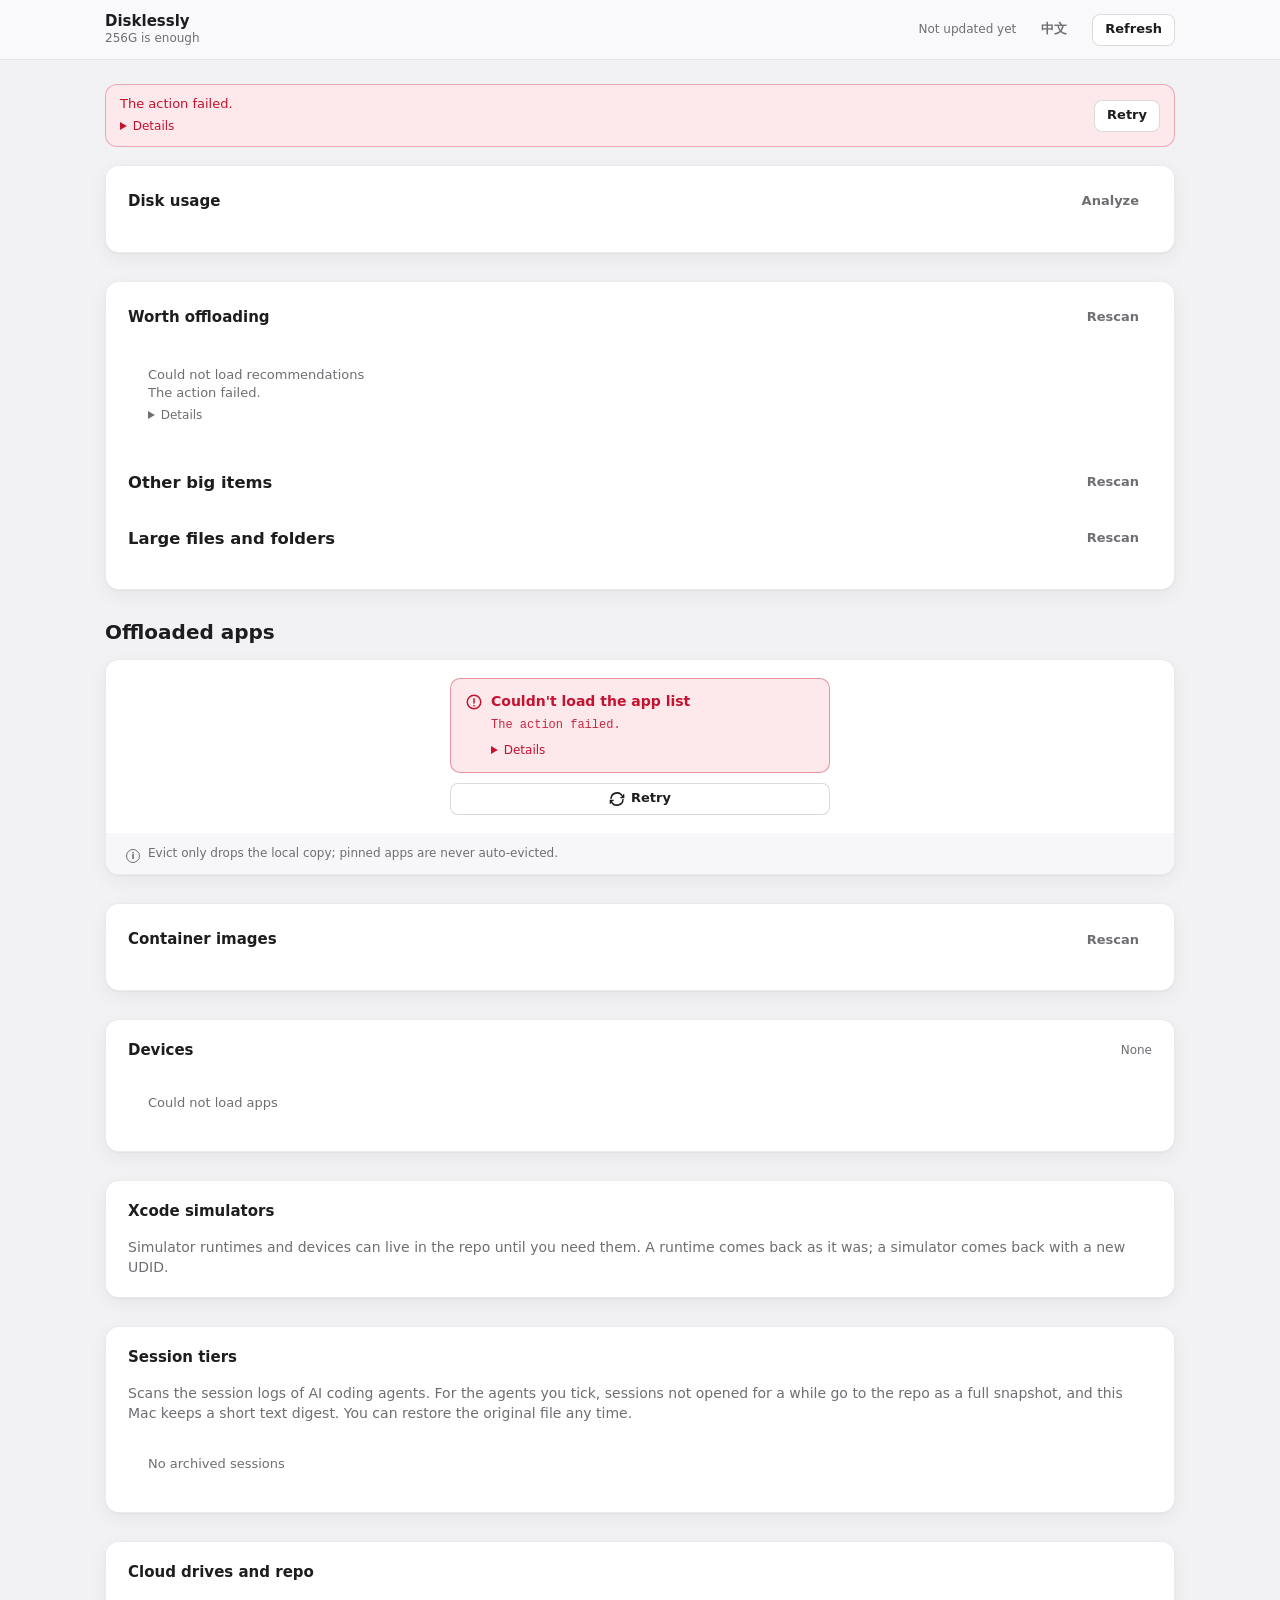
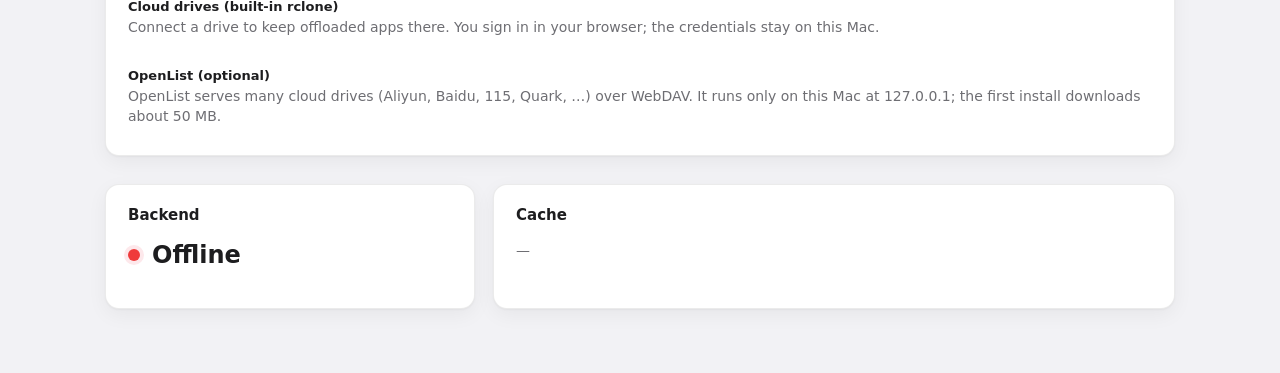
==== Sources/disklessly/web/index.html @ 6cbbf1e3 "Let login items and helper apps be offloaded; reorder the dashboard Login items and menu bar agents " ====
<!doctype html>
<html>
<head>
<meta charset="utf-8">
<meta name="viewport" content="width=device-width,initial-scale=1">
<meta name="color-scheme" content="light dark">
<title>Disklessly</title>
<script>
// Runs before the first paint so theme and language order never flash.
// Theme follows prefers-color-scheme; ?theme=light|dark pins it (screenshots, debugging).
// One language at a time: ?lang= wins, then the choice saved by the top-bar switch (a cookie,
// since the loopback port can change between launches), then the system language.
(function () {
  var root = document.documentElement;
  var params = new URLSearchParams(location.search);
  var theme = params.get("theme");
  var lang = params.get("lang");
  if (theme === "light" || theme === "dark") root.setAttribute("data-theme", theme);
  if (lang !== "en" && lang !== "zh") {
    var saved = (document.cookie.match(/(?:^|; )disklessly_lang=(en|zh)/) || [])[1];
    lang = saved || ((navigator.language || "").toLowerCase().indexOf("zh") === 0 ? "zh" : "en");
  }
  root.setAttribute("data-lang", lang);
  root.lang = lang === "zh" ? "zh-Hans" : "en";
})();
</script>
<link rel="stylesheet" href="style.css">
</head>
<body>
<a class="skip" id="skip" href="#apps" data-t="skip"></a>
<header class="topbar">
  <div class="topbar-inner">
    <div class="brand">
      <div>
        <h1>Disklessly</h1>
        <p class="sub" data-t="subtitle"></p>
      </div>
    </div>
    <div class="top-actions">
      <span id="updated" class="updated"></span>
      <button id="lang-toggle" type="button" class="btn quiet lang-toggle"></button>
      <button id="refresh" type="button" class="btn outline"><span data-t="refresh"></span></button>
    </div>
  </div>
</header>
<div class="page">
  <div id="banner" class="banner" role="alert" hidden>
    <div id="banner-text" class="banner-text"></div>
    <button id="retry" type="button" class="btn outline"><span data-t="retry"></span></button>
  </div>
  <section id="expired" class="card expired" hidden aria-labelledby="expired-title">
    <h2 id="expired-title" data-t="expiredTitle"></h2>
    <p data-t="expiredBody"></p>
    <pre class="command"><code>disklessly ui</code></pre>
  </section>
  <main id="content">
    <section id="onboarding" class="card hero" hidden aria-labelledby="onboarding-title">
      <h2 id="onboarding-title" data-t="heroTitle"></h2>
      <p class="muted" data-t="heroBody"></p>
      <ol class="steps">
        <li>
          <strong data-t="heroStep1"></strong>
          <span id="hero-repo" class="muted"></span>
          <pre class="command"><code>disklessly init --root /Volumes/apps/Disklessly</code></pre>
        </li>
        <li>
          <strong data-t="heroStep2"></strong>
          <span class="muted" data-t="heroStep2Body"></span>
          <a href="#recommend-section" class="link" data-t="heroStep2Link"></a>
        </li>
        <li>
          <strong data-t="heroStep3"></strong>
          <span class="muted" data-t="heroStep3Body"></span>
          <pre class="command"><code>disklessly pack "/Applications/Example.app"</code></pre>
        </li>
      </ol>
    </section>
    <section class="card" id="usage-section" aria-labelledby="usage-title">
      <div class="card-head">
        <h2 id="usage-title" data-t="usage"></h2>
        <p class="scan-line">
          <span id="usage-scanned" class="muted"></span>
          <button id="usage-scan" type="button" class="btn quiet"><span data-t="usageScan"></span></button>
        </p>
      </div>
      <p id="usage-summary" class="muted"></p>
      <nav id="usage-crumbs" class="usage-crumbs" aria-label="path" hidden></nav>
      <div id="usage-chart" class="usage-chart" hidden></div>
      <p id="usage-tip" class="usage-tip muted" aria-live="polite" hidden></p>
      <ul id="usage-legend" class="usage-legend" hidden></ul>
      <div id="usage-clean" class="usage-clean" hidden></div>
      <p id="usage-caches" class="usage-caches muted" hidden>
        <span id="usage-caches-text"></span>
        <button id="usage-caches-clear" type="button" class="btn quiet" hidden><span data-t="cachesClear"></span></button>
      </p>
      <div id="usage-tips" class="usage-tips" hidden></div>
    </section>
    <section class="card" id="recommend-section" aria-labelledby="recommend-title">
      <div class="card-head">
        <h2 id="recommend-title" data-t="recommend"></h2>
        <p class="scan-line">
          <span id="recommend-scanned" class="muted"></span>
          <button id="rescan" type="button" class="btn quiet"><span data-t="rescan"></span></button>
        </p>
      </div>
      <p id="recommend-total" class="total" hidden></p>
      <p id="recommend-summary" class="muted"></p>
      <div id="recommend-list" class="rec-list" aria-busy="true"></div>
      <h3 id="recommend-warn-title" class="warn-title" hidden data-t="recommendWarn"></h3>
      <ul id="recommend-warnings" class="plain-list"></ul>
      <p id="recommend-leftovers" class="muted" hidden></p>
      <ul id="recommend-leftover-paths" class="plain-list" hidden></ul>
      <div class="card-head files-head">
        <h3 id="big-title" data-t="bigTitle"></h3>
        <p class="scan-line">
          <span id="big-scanned" class="muted"></span>
          <button id="big-scan" type="button" class="btn quiet"><span data-t="rescan"></span></button>
        </p>
      </div>
      <p id="big-summary" class="muted"></p>
      <div id="big-list" class="rec-list"></div>
      <div class="card-head files-head">
        <h3 id="files-title" data-t="filesTitle"></h3>
        <p class="scan-line">
          <span id="files-scanned" class="muted"></span>
          <button id="files-scan" type="button" class="btn quiet"><span data-t="rescan"></span></button>
        </p>
      </div>
      <p id="files-summary" class="muted"></p>
      <div id="files-list" class="rec-list"></div>
    </section>
    <section id="apps" class="section" aria-labelledby="apps-title">
      <div class="section-head">
        <h2 id="apps-title" data-t="apps"></h2>
        <p id="apps-summary" class="section-summary"></p>
      </div>
      <div class="card table-card">
        <div class="list-tools" id="list-tools" hidden>
          <label class="field grow">
            <span data-t="search"></span>
            <input id="search" type="search" autocomplete="off" spellcheck="false">
          </label>
          <label class="field">
            <span data-t="sortBy"></span>
            <select id="sort">
              <option value="name" data-tp="sortName"></option>
              <option value="size" data-tp="sortSize"></option>
              <option value="lastUsed" data-tp="sortLastUsed"></option>
            </select>
          </label>
          <label class="field">
            <span data-t="filterBy"></span>
            <select id="filter">
              <option value="all" data-tp="filterAll"></option>
              <option value="cached" data-tp="filterCached"></option>
              <option value="remote" data-tp="filterRemote"></option>
              <option value="pinned" data-tp="filterPinned"></option>
            </select>
          </label>
          <button id="icon-backfill" type="button" class="btn quiet"><span data-t="backfillIcons"></span></button>
        </div>
        <div class="table-head" id="table-head" hidden aria-hidden="true">
          <span data-t="colApp"></span>
          <span data-t="colStatus"></span>
          <span data-t="colCache"></span>
          <span class="right" data-t="colActions"></span>
        </div>
        <div id="app-list" class="app-list" aria-busy="true"></div>
        <p class="table-foot"><span class="foot-icon" aria-hidden="true">i</span><span data-t="evictNote"></span></p>
      </div>
    </section>
    <section class="card" id="ctr-section" aria-labelledby="ctr-title">
      <div class="card-head">
        <h2 id="ctr-title" data-t="ctrTitle"></h2>
        <p class="scan-line">
          <button id="ctr-scan" type="button" class="btn quiet"><span data-t="rescan"></span></button>
        </p>
      </div>
      <p id="ctr-summary" class="muted"></p>
      <div id="ctr-list" class="rec-list"></div>
    </section>
    <section class="card" id="devices-section" aria-labelledby="devices-title">
      <div class="card-head"><h2 id="devices-title" data-t="devices"></h2><span id="devices-count" class="count"></span></div>
      <p id="devices-summary" class="muted"></p>
      <ul id="devices" class="plain-list"></ul>
    </section>
    <section class="card" id="dev-section" aria-labelledby="dev-title">
      <div class="card-head"><h2 id="dev-title" data-t="dev"></h2></div>
      <p class="muted" data-t="devIntro"></p>
      <div id="dev-list" class="rec-list" aria-busy="true"></div>
    </section>
    <section class="card" id="sessions-section" aria-labelledby="sessions-title">
      <div class="card-head">
        <h2 id="sessions-title" data-t="sessionTiers"></h2>
        <p id="sessions-summary" class="section-summary"></p>
      </div>
      <p class="muted" data-t="sessionIntro"></p>
      <div id="sessions-plan" class="session-plan" aria-busy="true"></div>
      <ul id="sessions" class="session-list"></ul>
    </section>
    <section class="card" id="cloud-section" aria-labelledby="cloud-title">
      <div class="card-head">
        <h2 id="cloud-title" data-t="cloudTitle"></h2>
        <p id="cloud-summary" class="section-summary"></p>
      </div>
      <p id="cloud-repo" class="muted"></p>
      <p id="cloud-task" class="cloud-task" hidden></p>
      <h3 class="cloud-sub" data-t="cloudDrives"></h3>
      <p class="muted" data-t="cloudDrivesNote"></p>
      <ul id="cloud-remotes" class="cloud-list"></ul>
      <div id="cloud-connect" class="cloud-actions"></div>
      <h3 class="cloud-sub" data-t="openlistTitle"></h3>
      <p class="muted" data-t="openlistNote"></p>
      <div id="cloud-openlist" class="cloud-openlist"></div>
    </section>
    <div class="grid">
      <article class="card backend-card" id="backend-card" data-level="unknown" aria-labelledby="backend-title">
        <div class="card-head">
          <h2 id="backend-title" data-t="backend"></h2>
          <span id="backend-pill" class="pill-slot"></span>
        </div>
        <div id="backend-body" aria-busy="true">
          <div class="sk-line wide"></div>
          <div class="sk-line"></div>
          <div class="sk-line short"></div>
        </div>
      </article>
      <article class="card cache-card" id="cache-card" data-level="ok" aria-labelledby="cache-title">
        <div class="card-head">
          <h2 id="cache-title" data-t="cache"></h2>
          <span id="cache-pill" class="pill-slot"></span>
        </div>
        <div id="cache-body" aria-busy="true">
          <div class="sk-line wide tall"></div>
          <div class="sk-line"></div>
          <div class="sk-line short"></div>
        </div>
      </article>
    </div>
    <section class="card" id="license-section" hidden aria-labelledby="license-title">
      <div class="card-head">
        <h2 id="license-title" data-t="license"></h2>
        <p id="license-summary" class="section-summary"></p>
      </div>
      <p id="license-detail" class="muted"></p>
      <form id="license-form" class="license-form" autocomplete="off">
        <label class="field grow">
          <span data-t="licenseCode"></span>
          <input id="license-code" type="text" spellcheck="false" autocapitalize="off" autocomplete="off" placeholder="DSL1.…">
        </label>
        <button id="license-activate" type="submit" class="btn primary"><span data-t="licenseActivate"></span></button>
        <button id="license-remove" type="button" class="btn quiet" hidden><span data-t="licenseRemove"></span></button>
      </form>
    </section>
  </main>
</div>
<div id="toasts" class="toasts" role="status" aria-live="polite" aria-atomic="false"></div>
<dialog id="confirm" class="confirm" aria-labelledby="confirm-title" aria-describedby="confirm-body">
  <form method="dialog">
    <h2 id="confirm-title"></h2>
    <p id="confirm-body"></p>
    <div class="dialog-actions">
      <button id="confirm-cancel" type="submit" value="cancel" class="btn outline"><span data-t="cancel"></span></button>
      <button id="confirm-ok" type="submit" value="ok" class="btn danger"></button>
    </div>
  </form>
</dialog>
<script type="module" src="app.js"></script>
</body>
</html>
---- Sources/disklessly/web/style.css ----
/* Disklessly dashboard. Light and dark follow prefers-color-scheme; ?theme= pins one. */
:root {
  color-scheme: light;
  --bg: #f2f2f5;
  --topbar: rgba(250, 250, 252, 0.92);
  --card: #ffffff;
  --card-2: #f7f7f9;
  --text: #1d1d1f;
  --muted: #6e6e73;
  --faint: #8e8e93;
  --line: rgba(0, 0, 0, 0.08);
  --line-strong: rgba(0, 0, 0, 0.14);
  --accent: #0a6cdf;
  --accent-ink: #ffffff;
  --accent-bg: #e6f0fd;
  --green: #1a7f37;
  --green-bg: #e3f5e8;
  --green-dot: #34c759;
  --amber: #8a5300;
  --amber-bg: #fdf0d8;
  --amber-bar: #f0a020;
  --amber-zone: #f5e3c8;
  --red: #c4122f;
  --red-bg: #fde8eb;
  --red-bar: #ef3b3b;
  --red-zone: #f5d3d6;
  --grey-pill: #ececf0;
  --grey-ink: #4a4a50;
  --track: #e8e8ed;
  --marker: #2c2c30;
  --focus: #0a6cdf;
  --shadow: 0 1px 2px rgba(0, 0, 0, 0.04), 0 6px 20px rgba(0, 0, 0, 0.05);
  --radius: 14px;
  --mono: ui-monospace, "SF Mono", SFMono-Regular, Menlo, Consolas, monospace;
}
:root[data-theme="dark"] {
  color-scheme: dark;
  --bg: #161618;
  --topbar: rgba(28, 28, 30, 0.92);
  --card: #242426;
  --card-2: #2c2c2f;
  --text: #f2f2f7;
  --muted: #a1a1a8;
  --faint: #8a8a91;
  --line: rgba(255, 255, 255, 0.09);
  --line-strong: rgba(255, 255, 255, 0.16);
  --accent: #4ea1ff;
  --accent-ink: #04203f;
  --accent-bg: rgba(78, 161, 255, 0.16);
  --green: #6be08a;
  --green-bg: rgba(52, 199, 89, 0.16);
  --green-dot: #34c759;
  --amber: #ffcf7a;
  --amber-bg: rgba(240, 160, 32, 0.18);
  --amber-bar: #f0a020;
  --amber-zone: rgba(240, 160, 32, 0.24);
  --red: #ff8b98;
  --red-bg: rgba(255, 69, 88, 0.16);
  --red-bar: #ff4f5e;
  --red-zone: rgba(255, 69, 88, 0.24);
  --grey-pill: #343438;
  --grey-ink: #d0d0d6;
  --track: #38383c;
  --marker: #f2f2f7;
  --focus: #6cb2ff;
  --shadow: 0 1px 2px rgba(0, 0, 0, 0.3), 0 8px 24px rgba(0, 0, 0, 0.3);
}
@media (prefers-color-scheme: dark) {
  :root:not([data-theme="light"]) {
    color-scheme: dark;
    --bg: #161618;
    --topbar: rgba(28, 28, 30, 0.92);
    --card: #242426;
    --card-2: #2c2c2f;
    --text: #f2f2f7;
    --muted: #a1a1a8;
    --faint: #8a8a91;
    --line: rgba(255, 255, 255, 0.09);
    --line-strong: rgba(255, 255, 255, 0.16);
    --accent: #4ea1ff;
    --accent-ink: #04203f;
    --accent-bg: rgba(78, 161, 255, 0.16);
    --green: #6be08a;
    --green-bg: rgba(52, 199, 89, 0.16);
    --green-dot: #34c759;
    --amber: #ffcf7a;
    --amber-bg: rgba(240, 160, 32, 0.18);
    --amber-bar: #f0a020;
    --amber-zone: rgba(240, 160, 32, 0.24);
    --red: #ff8b98;
    --red-bg: rgba(255, 69, 88, 0.16);
    --red-bar: #ff4f5e;
    --red-zone: rgba(255, 69, 88, 0.24);
    --grey-pill: #343438;
    --grey-ink: #d0d0d6;
    --track: #38383c;
    --marker: #f2f2f7;
    --focus: #6cb2ff;
    --shadow: 0 1px 2px rgba(0, 0, 0, 0.3), 0 8px 24px rgba(0, 0, 0, 0.3);
  }
}

* { box-sizing: border-box; }
html { -webkit-text-size-adjust: 100%; }
body {
  margin: 0;
  background: var(--bg);
  color: var(--text);
  font: 14px/1.45 -apple-system, BlinkMacSystemFont, "SF Pro Text", "PingFang SC", "Hiragino Sans GB", "Helvetica Neue", system-ui, sans-serif;
  -webkit-font-smoothing: antialiased;
}
[hidden] { display: none !important; }
h1, h2, h3, p { margin: 0; }
button, input, select { font: inherit; color: inherit; }
:focus-visible { outline: 2px solid var(--focus); outline-offset: 2px; border-radius: 6px; }
.mono { font-family: var(--mono); font-size: 13px; }
.muted { color: var(--muted); }
.small { font-size: 12px; }
.skip { position: absolute; left: -9999px; top: 8px; z-index: 50; background: var(--card); padding: 8px 12px; border-radius: 8px; }
.skip:focus { left: 12px; }

/* Bilingual runs: primary text, the other language smaller and grey. */
.bi-s { color: var(--faint); font-size: 0.86em; font-weight: 400; }
.pill .bi-s, .btn .bi-s { color: inherit; opacity: 0.85; font-size: 1em; font-weight: inherit; }

/* ---- header ---- */
.topbar {
  position: sticky;
  top: 0;
  z-index: 10;
  background: var(--topbar);
  backdrop-filter: saturate(1.6) blur(16px);
  -webkit-backdrop-filter: saturate(1.6) blur(16px);
  border-bottom: 1px solid var(--line);
}
.topbar-inner {
  max-width: 1102px;
  margin: 0 auto;
  padding: 12px 16px;
  display: flex;
  align-items: center;
  justify-content: space-between;
  gap: 16px;
}
.brand { display: flex; align-items: center; gap: 10px; min-width: 0; }
.brand h1 { font-size: 15px; font-weight: 650; line-height: 1.2; }
.brand .sub { font-size: 12px; color: var(--muted); }
.brand .sub .bi-s { font-size: 1em; }
.top-actions { display: flex; align-items: center; gap: 12px; }
.updated { font-size: 12px; color: var(--muted); white-space: nowrap; }
.updated .bi-s::before { content: "· "; }

.page { max-width: 1102px; margin: 0 auto; padding: 24px 16px 64px; }
main { display: grid; grid-template-columns: minmax(0, 1fr); gap: 28px; }
main > *, .grid > * { min-width: 0; }

/* ---- cards ---- */
.card {
  background: var(--card);
  border-radius: var(--radius);
  box-shadow: var(--shadow);
  padding: 20px 22px;
  border: 1px solid var(--line);
}
.card-head {
  display: flex;
  align-items: center;
  justify-content: space-between;
  gap: 12px;
  margin-bottom: 14px;
  flex-wrap: wrap;
}
.card-head h2, .section-head h2 { font-size: 15px; font-weight: 650; }
.card-head h2 .bi-s { font-size: 12px; }
.grid { display: grid; grid-template-columns: minmax(0, 370px) minmax(0, 1fr); gap: 18px; align-items: stretch; }

/* ---- pills ---- */
.pill {
  display: inline-flex;
  align-items: center;
  gap: 5px;
  padding: 3px 10px;
  border-radius: 999px;
  font-size: 12px;
  font-weight: 600;
  line-height: 1.4;
  white-space: nowrap;
  background: var(--grey-pill);
  color: var(--grey-ink);
}
.pill.blue { background: var(--accent-bg); color: var(--accent); }
.pill.green { background: var(--green-bg); color: var(--green); }
.pill.amber { background: var(--amber-bg); color: var(--amber); }
.pill.red { background: var(--red-bg); color: var(--red); }
.pill .glyph { width: 12px; height: 12px; }
.pill-dot { width: 6px; height: 6px; border-radius: 50%; background: currentColor; }
.pill-slot { display: inline-flex; }

/* ---- backend ---- */
.health-line { display: flex; align-items: flex-start; gap: 12px; margin: 4px 0 16px; }
.health-line .dot {
  width: 12px;
  height: 12px;
  border-radius: 50%;
  margin-top: 9px;
  background: var(--green-dot);
  box-shadow: 0 0 0 4px var(--green-bg);
  flex: none;
}
.backend-card[data-level="degraded"] .dot { background: var(--amber-bar); box-shadow: 0 0 0 4px var(--amber-bg); }
.backend-card[data-level="offline"] .dot { background: var(--red-bar); box-shadow: 0 0 0 4px var(--red-bg); }
.backend-card[data-level="unknown"] .dot { background: var(--faint); box-shadow: none; }
.health-title { display: block; font-size: 24px; font-weight: 700; line-height: 1.3; }
.health-sub { display: block; font-size: 12px; color: var(--muted); }
.kv { margin: 0 0 10px; display: grid; gap: 6px; }
.kv > div { display: flex; justify-content: space-between; gap: 12px; align-items: baseline; }
.kv dt { color: var(--muted); font-size: 13px; }
.kv dt .bi-s { color: var(--muted); }
.kv dd { margin: 0; text-align: right; min-width: 0; overflow: hidden; text-overflow: ellipsis; white-space: nowrap; font-size: 13px; }
.list-label { font-size: 12px; color: var(--muted); margin: 14px 0 4px; }
.list-label .bi-s { color: var(--muted); }
.endpoints { list-style: none; margin: 0; padding: 0; }
.endpoint {
  display: flex;
  justify-content: space-between;
  align-items: center;
  gap: 10px;
  padding: 9px 0;
  border-top: 1px solid var(--line);
  min-height: 40px;
}
.endpoint-name { display: flex; flex-direction: column; min-width: 0; }
.endpoint-name .mono { overflow: hidden; text-overflow: ellipsis; white-space: nowrap; }
.endpoint.is-active .endpoint-name .mono { font-weight: 700; }
.endpoint-place { font-size: 11px; color: var(--faint); overflow: hidden; text-overflow: ellipsis; white-space: nowrap; }
.endpoint-state { font-size: 12px; color: var(--muted); white-space: nowrap; }
.endpoint-state .bi-s { color: var(--muted); font-size: 1em; }
details.raw { margin: -8px 0 12px; font-size: 12px; color: var(--muted); }
details.raw summary { cursor: pointer; width: fit-content; }
details.raw code { display: block; margin-top: 6px; padding: 8px 10px; background: var(--card-2); border-radius: 8px; font: 12px/1.4 var(--mono); white-space: pre-wrap; word-break: break-word; }

/* ---- cache ---- */
.hero-line { display: flex; align-items: baseline; flex-wrap: wrap; gap: 4px 10px; margin-bottom: 18px; }
.hero-num { display: inline-flex; align-items: baseline; gap: 6px; }
.hero-value { font-size: 52px; font-weight: 700; letter-spacing: -1.5px; line-height: 1; font-variant-numeric: tabular-nums; }
.hero-unit { font-size: 22px; font-weight: 500; }
.hero-rest { color: var(--muted); font-size: 14px; }
.hero-rest .bi-s { color: var(--muted); font-size: 1em; }
.meter { position: relative; padding-top: 34px; }
.meter:not(:has(.floor-label)) { padding-top: 0; }
.track { position: relative; height: 12px; border-radius: 999px; background: var(--track); overflow: visible; }
.track .zone { position: absolute; top: 0; bottom: 0; }
.track .zone.near { left: 80%; width: 15%; background: var(--amber-zone); }
.track .zone.critical { left: 95%; right: 0; background: var(--red-zone); border-radius: 0 999px 999px 0; }
.track .fill { position: absolute; left: 0; top: 0; bottom: 0; border-radius: 999px; background: var(--accent); min-width: 6px; }
.track .fill.empty { min-width: 0; width: 0 !important; }
.track .fill.warn { background: var(--amber-bar); }
.track .fill.hot { background: var(--red-bar); }
.floor-marker { position: absolute; top: -6px; bottom: -6px; width: 2px; margin-left: -1px; background: var(--marker); border-radius: 2px; }
.floor-label {
  position: absolute;
  top: 0;
  transform: translateX(-50%);
  font-size: 11px;
  line-height: 1.3;
  text-align: center;
  white-space: nowrap;
  color: var(--muted);
  display: flex;
  flex-direction: column;
}
.floor-label .bi-s { color: var(--muted); }
.floor-label strong { color: var(--text); font-size: 12px; }
.floor-label.align-end { transform: translateX(calc(-100% + 1px)); text-align: right; }
.floor-label.align-start { transform: translateX(-1px); text-align: left; }
.ticks { display: flex; justify-content: space-between; margin-top: 8px; font-size: 11px; color: var(--muted); font-variant-numeric: tabular-nums; }
.legend { list-style: none; margin: 12px 0 0; padding: 0; display: flex; flex-wrap: wrap; gap: 6px 18px; font-size: 12px; color: var(--muted); }
.legend .bi-s { color: var(--muted); font-size: 1em; }
.legend li { display: inline-flex; align-items: center; gap: 6px; }
.swatch { width: 9px; height: 9px; border-radius: 2px; display: inline-block; background: var(--accent); }
.swatch.warn { background: var(--amber-bar); }
.swatch.hot { background: var(--red-bar); }
.near-note { margin-top: 12px; display: flex; gap: 6px; align-items: center; font-size: 12px; padding: 8px 10px; border-radius: 8px; background: var(--amber-bg); color: var(--amber); }
.near-note.hot { background: var(--red-bg); color: var(--red); }
.near-note .bi-s { color: inherit; opacity: 0.85; }
.stats { display: grid; grid-template-columns: repeat(3, minmax(0, 1fr)); gap: 12px; margin: 18px 0 0; padding-top: 16px; border-top: 1px solid var(--line); }
.stats > div { display: flex; flex-direction: column; min-width: 0; }
.stats > div > dd { order: -1; }
.stats dt { font-size: 12px; color: var(--muted); }
.stats dt .bi-s { color: var(--muted); font-size: 1em; }
.stats dd { margin: 0; }
.stat-value { font-size: 20px; font-weight: 650; font-variant-numeric: tabular-nums; }
.stat-value .bi-s { font-size: 13px; }
.stat-extra { font-size: 11px; color: var(--faint); margin: 2px 0 0; }

/* ---- apps table ---- */
.section-head { display: flex; align-items: baseline; justify-content: space-between; gap: 12px; margin-bottom: 12px; flex-wrap: wrap; }
.section-head h2 { font-size: 20px; font-weight: 700; }
.section-head h2 .bi-s { font-size: 17px; }
.section-summary { font-size: 12px; color: var(--muted); }
.section-summary .bi-s { color: var(--faint); font-size: 1em; }
.card.table-card { padding: 0; overflow: visible; }
.list-tools { display: flex; flex-wrap: wrap; align-items: flex-end; gap: 10px; padding: 14px 20px; border-bottom: 1px solid var(--line); }
.field { display: grid; gap: 4px; font-size: 12px; color: var(--muted); }
.field .bi-s { color: var(--muted); font-size: 1em; }
.field.grow { flex: 1 1 200px; }
.field input, .field select {
  min-height: 32px;
  padding: 5px 10px;
  border-radius: 8px;
  border: 1px solid var(--line-strong);
  background: var(--card);
  color: var(--text);
  font-size: 13px;
}
.table-head, .app-row {
  display: grid;
  /* Fixed tracks so every row lines up with the header. */
  grid-template-columns: minmax(0, 1.25fr) minmax(0, 1.35fr) 120px 346px;
  align-items: center;
  gap: 16px;
  padding: 0 20px;
}
.table-head { font-size: 12px; color: var(--muted); padding-top: 11px; padding-bottom: 11px; background: var(--card-2); border-bottom: 1px solid var(--line); border-radius: var(--radius) var(--radius) 0 0; }
.list-tools:not([hidden]) + .table-head { border-radius: 0; }
.table-head .bi-s { color: var(--muted); font-size: 1em; }
.app-row { min-height: 66px; padding-top: 12px; padding-bottom: 12px; border-bottom: 1px solid var(--line); }
.app-row[aria-busy="true"] { background: var(--card-2); }
.app-cell { display: flex; align-items: center; gap: 12px; min-width: 0; }
.avatar {
  width: 36px;
  height: 36px;
  border-radius: 9px;
  flex: none;
  display: grid;
  place-items: center;
  color: #fff;
  font-weight: 700;
  font-size: 15px;
  object-fit: contain;
}
img.avatar { background: transparent; }
.app-words { min-width: 0; }
.app-name { font-size: 14px; font-weight: 650; overflow: hidden; text-overflow: ellipsis; white-space: nowrap; }
.app-meta { font-size: 12px; color: var(--muted); }
.app-meta .bi-s { color: var(--muted); font-size: 1em; }
.app-extra { font-size: 11px; color: var(--faint); overflow: hidden; text-overflow: ellipsis; white-space: nowrap; }
.job-line { font-size: 12px; color: var(--accent); margin-top: 2px; }
.job-line .bi-s { color: inherit; opacity: 0.8; }
.pills { display: flex; flex-wrap: wrap; gap: 6px; }
.cache-cell { min-width: 0; }
.cache-size { font-size: 13px; font-weight: 600; font-variant-numeric: tabular-nums; }
.cache-size.muted { font-weight: 400; }
.cache-size.muted .bi-s { color: var(--faint); font-size: 1em; }
.cache-sub { font-size: 11px; color: var(--faint); }
.share { height: 4px; border-radius: 999px; background: var(--track); margin-top: 6px; max-width: 120px; overflow: hidden; }
.share span { display: block; height: 100%; background: var(--accent); border-radius: 999px; }
.actions { display: flex; align-items: center; justify-content: flex-start; gap: 6px; flex-wrap: nowrap; }
.rec-row .actions, .app-row .actions { justify-content: flex-end; }
.table-foot {
  display: flex;
  gap: 8px;
  align-items: baseline;
  padding: 12px 20px;
  font-size: 12px;
  color: var(--muted);
  background: var(--card-2);
  border-radius: 0 0 var(--radius) var(--radius);
}
.table-foot .bi-s { color: var(--faint); font-size: 11px; }
.foot-icon {
  flex: none;
  width: 14px;
  height: 14px;
  border-radius: 50%;
  border: 1.4px solid currentColor;
  display: inline-grid;
  place-items: center;
  font: 700 9px/1 -apple-system, system-ui, sans-serif;
  transform: translateY(2px);
}

/* ---- buttons ---- */
.btn {
  display: inline-flex;
  align-items: center;
  justify-content: center;
  gap: 6px;
  min-height: 32px;
  padding: 5px 12px;
  border-radius: 8px;
  border: 1px solid transparent;
  background: var(--card-2);
  color: var(--text);
  font-size: 13px;
  font-weight: 600;
  cursor: pointer;
  white-space: nowrap;
  position: relative;
}
.btn:hover:not(:disabled):not([aria-disabled="true"]) { filter: brightness(0.97); }
.btn:disabled, .btn[aria-disabled="true"] { opacity: 0.45; cursor: not-allowed; }
.btn.primary { background: var(--accent); color: var(--accent-ink); }
.btn.tint { background: var(--accent-bg); color: var(--accent); }
.btn.outline { background: var(--card); border-color: var(--line-strong); }
.btn.quiet { background: transparent; color: var(--muted); }
.btn.quiet:hover:not(:disabled) { background: var(--card-2); }
.btn.danger-outline { background: var(--card); border-color: color-mix(in srgb, var(--red) 45%, transparent); color: var(--red); }
.btn.danger { background: var(--red-bar); color: #fff; }
.btn.icon-only { width: 32px; padding: 0; }
.btn .glyph { flex: none; }
.btn .spinner { display: none; }
.btn.is-busy .glyph { display: none; }
.btn.is-busy .spinner {
  display: inline-block;
  width: 14px;
  height: 14px;
  border-radius: 50%;
  border: 2px solid currentColor;
  border-right-color: transparent;
  animation: spin 0.8s linear infinite;
}
#refresh[aria-busy="true"] { opacity: 0.7; }
@keyframes spin { to { transform: rotate(360deg); } }
@media (prefers-reduced-motion: reduce) {
  .btn.is-busy .spinner, .sk-line, .sk-avatar { animation: none; }
}

.more { position: relative; }
.menu {
  position: absolute;
  right: 0;
  top: calc(100% + 6px);
  z-index: 20;
  min-width: 240px;
  padding: 6px;
  border-radius: 10px;
  background: var(--card);
  border: 1px solid var(--line-strong);
  box-shadow: 0 12px 32px rgba(0, 0, 0, 0.18);
}
.menuitem {
  display: block;
  width: 100%;
  text-align: left;
  border: 0;
  background: transparent;
  padding: 8px 10px;
  border-radius: 6px;
  cursor: pointer;
  font-size: 13px;
  min-height: 36px;
}
.menuitem:hover, .menuitem:focus-visible { background: var(--accent-bg); outline: none; }

/* ---- states ---- */
.skeleton-wrap { padding: 16px 20px; display: grid; gap: 14px; }
.sk-row { display: flex; gap: 12px; align-items: center; }
.sk-avatar { width: 36px; height: 36px; border-radius: 9px; background: var(--track); animation: pulse 1.4s ease-in-out infinite; }
.sk-lines { flex: 1; display: grid; gap: 6px; }
.sk-line { height: 10px; width: 60%; border-radius: 6px; background: var(--track); animation: pulse 1.4s ease-in-out infinite; margin-bottom: 8px; }
.sk-lines .sk-line { margin: 0; width: 40%; }
.sk-line.short, .sk-lines .sk-line.short { width: 25%; }
.sk-line.wide { width: 80%; }
.sk-line.tall { height: 36px; }
.sk-note { font-size: 12px; color: var(--muted); }
@keyframes pulse { 50% { opacity: 0.5; } }
.state-empty { display: flex; flex-direction: column; align-items: center; text-align: center; gap: 4px; padding: 36px 20px; }
.state-empty .tray { width: 44px; height: 44px; border-radius: 12px; border: 1px solid var(--line-strong); display: grid; place-items: center; color: var(--muted); margin-bottom: 8px; background: var(--card-2); }
.state-empty strong { font-size: 15px; }
.state-note { padding: 18px 20px; color: var(--muted); font-size: 13px; list-style: none; }
.state-error { padding: 18px 20px; display: grid; gap: 10px; justify-items: stretch; max-width: 420px; margin: 0 auto; }
.error-box { border: 1px solid color-mix(in srgb, var(--red) 40%, transparent); background: var(--red-bg); border-radius: 10px; padding: 12px 14px; color: var(--red); }
.error-head { display: flex; gap: 8px; align-items: flex-start; }
.error-head .glyph { margin-top: 2px; flex: none; }
.error-head strong { display: block; font-size: 14px; }
.error-head span { display: block; font-size: 12px; opacity: 0.85; }
.error-where { margin-top: 6px; padding-left: 26px; font-size: 12px; opacity: 0.9; }
.state-error details.raw { margin: 8px 0 0 26px; color: inherit; }
.btn.retry { width: 100%; background: var(--card); border-color: var(--line-strong); }

.banner {
  display: flex;
  align-items: center;
  justify-content: space-between;
  gap: 12px;
  padding: 10px 14px;
  margin-bottom: 18px;
  border-radius: 12px;
  background: var(--red-bg);
  color: var(--red);
  border: 1px solid color-mix(in srgb, var(--red) 30%, transparent);
}
.banner-text { min-width: 0; font-size: 13px; }
.banner-text .bi-s { color: inherit; opacity: 0.85; }
.banner details.raw { margin: 4px 0 0; color: inherit; }
.err-block .bi-s { color: inherit; opacity: 0.85; }
.err-block details.raw { margin: 4px 0 0; color: inherit; }

/* ---- sessions ---- */
.session-list, .plain-list { list-style: none; margin: 0; padding: 0; }
.session-row {
  display: grid;
  grid-template-columns: 84px minmax(80px, 160px) minmax(0, 1fr) auto auto;
  align-items: center;
  gap: 14px;
  padding: 10px 0;
  border-top: 1px solid var(--line);
}
.session-row .pill { justify-self: start; }
.session-tool { font-weight: 500; }
.session-main { display: flex; flex-direction: column; min-width: 0; gap: 2px; }
.session-title { overflow: hidden; text-overflow: ellipsis; white-space: nowrap; }
.session-path { color: var(--muted); font-size: 12px; overflow: hidden; text-overflow: ellipsis; white-space: nowrap; }
.session-filter { width: 100%; box-sizing: border-box; margin: 8px 0; padding: 6px 10px; border: 1px solid var(--line); border-radius: 6px; background: transparent; color: inherit; font: inherit; }
.session-age { color: var(--muted); font-size: 12px; white-space: nowrap; }
.session-actions { display: flex; gap: 6px; }
.session-digest { grid-column: 1 / -1; margin: 0; padding: 10px 12px; max-height: 320px; overflow: auto; white-space: pre-wrap;
  font-size: 12px; background: var(--panel-2, rgba(127,127,127,.08)); border-radius: 8px; }
.session-plan { margin: 4px 0 14px; }
.session-plan-row { display: grid; grid-template-columns: minmax(130px, 200px) minmax(0, 1fr) auto; gap: 10px; align-items: center; padding: 6px 0; }
.session-plan-tool { display: flex; gap: 10px; align-items: center; }
.session-plan-list { list-style: none; margin: 0 0 8px 26px; padding: 0; max-height: 360px; overflow: auto; border-left: 2px solid var(--line); }
.session-plan-item { display: grid; grid-template-columns: minmax(0, 1fr) auto auto; gap: 12px; align-items: center; padding: 4px 0 4px 10px; font-size: 13px; }
.session-plan-item label { display: flex; gap: 8px; align-items: center; min-width: 0; }
.session-plan-bulk { display: flex; gap: 6px; }
.session-plan-actions { display: flex; gap: 10px; align-items: center; margin-top: 8px; }

/* ---- recommendations, devices ---- */
.scan-line { display: flex; align-items: center; gap: 8px; font-size: 12px; }
.scan-line .bi-s { color: var(--faint); font-size: 1em; }
.total { font-size: 22px; font-weight: 700; margin-bottom: 4px; }
.total .bi-s { font-size: 14px; }
#recommend-summary { font-size: 12px; margin-bottom: 8px; }
#recommend-summary .bi-s { color: var(--faint); font-size: 1em; }
.rec-row { display: flex; align-items: center; justify-content: space-between; gap: 12px; padding: 12px 0; border-top: 1px solid var(--line); }
.rec-name { display: flex; align-items: center; gap: 8px; flex-wrap: wrap; }
.rec-reason { display: block; font-size: 12px; color: var(--muted); margin-top: 2px; }
.rec-reason .bi-s { font-size: 1em; }
.warn-text { color: var(--warn, #b45309); }
.inline-command { display: inline-block; margin-top: 6px; padding: 3px 8px; border-radius: 6px; background: var(--card-2); font: 12px var(--mono); max-width: 100%; overflow: hidden; text-overflow: ellipsis; white-space: nowrap; }
.warn-title { font-size: 13px; margin: 18px 0 6px; color: var(--muted); }
.poor-row, .device-row, #recommend-leftover-paths li { padding: 10px 0; border-top: 1px solid var(--line); }
.poor-row-actionable { display: flex; align-items: center; justify-content: space-between; gap: 12px; }
.poor-row-actionable .actions { justify-content: flex-end; flex-shrink: 0; }
.path { color: var(--muted); font-size: 12px; overflow-wrap: anywhere; }
.fold summary { display: flex; align-items: center; justify-content: space-between; gap: 10px; cursor: pointer; list-style: none; }
.fold summary::-webkit-details-marker { display: none; }
.fold summary h2 { font-size: 15px; font-weight: 650; }
.fold summary h2 .bi-s { font-size: 12px; }
.fold[open] summary { margin-bottom: 10px; }
.count { font-size: 12px; color: var(--muted); }
.count .bi-s { color: var(--muted); font-size: 1em; }

/* ---- onboarding, expired ---- */
.hero h2, .expired h2 { font-size: 18px; margin-bottom: 6px; }
.steps { margin: 14px 0 0; padding-left: 0; list-style: none; display: grid; gap: 12px; }
.steps li { display: grid; gap: 4px; }
.command { margin: 4px 0 0; padding: 8px 10px; border-radius: 8px; background: var(--card-2); font: 12px var(--mono); overflow-x: auto; }
.link { color: var(--accent); }

/* ---- toasts, dialog ---- */
.toasts { position: fixed; right: 16px; bottom: 16px; z-index: 40; display: grid; gap: 8px; width: min(380px, calc(100vw - 32px)); }
.toast {
  display: flex;
  gap: 10px;
  align-items: flex-start;
  padding: 10px 12px;
  border-radius: 12px;
  background: var(--card);
  border: 1px solid var(--line-strong);
  box-shadow: 0 10px 30px rgba(0, 0, 0, 0.16);
  font-size: 13px;
}
.toast.ok { border-left: 4px solid var(--green-dot); }
.toast.error { border-left: 4px solid var(--red-bar); }
.toast-text { flex: 1; min-width: 0; display: grid; gap: 3px; }
.toast .err-block { color: var(--muted); font-size: 12px; }
.toast-close { border: 0; background: transparent; color: var(--muted); font-size: 18px; line-height: 1; cursor: pointer; padding: 0 2px; min-width: 24px; min-height: 24px; }
.confirm {
  border: 0;
  border-radius: 16px;
  padding: 22px;
  width: min(440px, calc(100vw - 32px));
  background: var(--card);
  color: var(--text);
  box-shadow: 0 24px 60px rgba(0, 0, 0, 0.3);
}
.confirm::backdrop { background: rgba(0, 0, 0, 0.35); }
.confirm h2 { font-size: 17px; margin-bottom: 8px; }
.confirm p { color: var(--muted); font-size: 13px; }
.dialog-second { display: block; margin-top: 2px; font-size: 0.82em; font-weight: 400; color: var(--faint); }
.dialog-actions { display: flex; justify-content: flex-end; gap: 8px; margin-top: 18px; }

/* ---- narrow: one column; table rows become stacked cards ---- */
@media (max-width: 900px) {
  .grid { grid-template-columns: minmax(0, 1fr); }
  .table-head, .app-row { grid-template-columns: minmax(0, 1.4fr) minmax(0, 1fr) 110px 300px; gap: 12px; }
  .actions .btn-label .bi-s { display: none; }
}
@media (max-width: 720px) {
  .page { padding: 16px 12px 48px; }
  .topbar-inner { padding: 10px 12px; }
  .updated .bi-s { display: none; }
  .card { padding: 16px; }
  .hero-value { font-size: 44px; }
  .stats { grid-template-columns: repeat(3, minmax(0, 1fr)); gap: 8px; }
  .stat-value { font-size: 17px; }
  .table-head { display: none !important; }
  .app-row {
    grid-template-columns: minmax(0, 1fr) auto;
    grid-template-areas: "app cache" "status status" "actions actions";
    gap: 10px;
    padding: 14px 16px;
  }
  .app-row .app-cell { grid-area: app; }
  .app-row .status-cell { grid-area: status; }
  .app-row .cache-cell { grid-area: cache; text-align: right; }
  .app-row .cache-cell .share { margin-left: auto; width: 80px; }
  .app-row .actions { grid-area: actions; justify-content: flex-start; flex-wrap: nowrap; }
  .btn { min-height: 44px; padding: 8px 14px; }
  .btn.icon-only { width: 44px; flex: none; }
  .actions .btn:not(.icon-only) { flex: 1 1 0; min-width: 0; }
  .actions .more { flex: none; }
  .field { flex: 1 1 140px; }
  .list-tools, .table-foot { padding-left: 16px; padding-right: 16px; }
  .session-row { grid-template-columns: auto minmax(0, 1fr) auto; grid-template-areas: "tier tool age" "path path path"; gap: 4px 10px; }
  .session-row .pill { grid-area: tier; }
  .session-tool { grid-area: tool; }
  .session-main { grid-area: path; }
  .session-path { white-space: normal; overflow-wrap: anywhere; }
  .session-age { grid-area: age; }
  .rec-row, .poor-row-actionable { flex-direction: column; align-items: stretch; }
  .menu { right: auto; left: 0; }
}

.license-form { display: flex; flex-wrap: wrap; gap: 8px; align-items: flex-end; margin-top: 8px; }
.license-form .field input { font-family: ui-monospace, SFMono-Regular, Menlo, monospace; }
.license-state { font-weight: 600; }

/* ---- disk usage flame chart ---- */
.usage-crumbs { display: flex; flex-wrap: wrap; align-items: center; gap: 4px; margin: 10px 0 8px; font-size: 13px; }
.usage-crumb { border: 0; background: transparent; color: var(--accent); padding: 2px 4px; border-radius: 6px; cursor: pointer; font: inherit; }
.usage-crumb:hover { background: var(--accent-bg); }
.usage-crumb.current { color: var(--text); font-weight: 600; cursor: default; }
.usage-sep { color: var(--faint); }
.usage-chart { position: relative; width: 100%; margin: 6px 0; }
.usage-box { position: absolute; display: flex; align-items: center; gap: 6px; padding: 0 6px; overflow: hidden; white-space: nowrap; border: 0; border-radius: 5px; color: #fff; font: inherit; font-size: 12px; text-align: left; cursor: default; box-sizing: border-box; }
.usage-box.zoomable { cursor: zoom-in; }
.usage-box.zoomable:hover, .usage-box:focus-visible { filter: brightness(1.12); outline: 2px solid var(--focus); outline-offset: -2px; }
.usage-name { font-weight: 600; overflow: hidden; text-overflow: ellipsis; }
.usage-size { opacity: 0.85; font-variant-numeric: tabular-nums; }
.usage-tip { min-height: 1.4em; margin: 4px 0 0; font-size: 12.5px; }
.usage-legend { display: flex; flex-wrap: wrap; gap: 6px 16px; list-style: none; margin: 10px 0 0; padding: 0; font-size: 12.5px; }
.usage-legend-item { display: inline-flex; align-items: center; gap: 6px; }
.usage-caches { display: flex; flex-wrap: wrap; align-items: center; justify-content: space-between; gap: 8px 16px; margin: 12px 0 0; }
.usage-swatch { width: 12px; height: 12px; border-radius: 3px; display: inline-block; }
.usage-tips { margin: 14px 0 0; padding-top: 12px; border-top: 1px solid var(--line, rgba(127,127,127,.2)); }
.usage-tips-title { font-size: 13px; font-weight: 600; margin: 0 0 8px; }
.usage-tip-item + .usage-tip-item { margin-top: 10px; }
.usage-tip-head { display: flex; align-items: center; gap: 6px; font-size: 13px; font-weight: 600; }
.usage-tip-item p { margin: 4px 0; }
.u-root { background: #3a3a40; }
.u-apps { background: #5b5fc7; }
.u-bundle { background: #0a6cdf; }
.u-cache { background: #d98a10; }
.u-data { background: #8e4ec6; }
.u-offloaded { background: #1a7f37; }
.u-repo { background: #2a9d8f; }
.u-personal { background: #138a8a; }
.u-library { background: #6b7a99; }
.u-system { background: #7a7a82; }
.u-other { background: #8a8a91; }
.u-free { background: var(--track); color: var(--muted); border: 1px dashed var(--line-strong); }
.u-free.usage-swatch { border-style: dashed; }

/* Cloud drives */
.cloud-sub { font-size: 13px; font-weight: 650; margin-top: 14px; }
.cloud-list { list-style: none; margin: 8px 0 0; padding: 0; display: grid; gap: 6px; }
.cloud-row { display: flex; flex-wrap: wrap; align-items: center; gap: 8px; padding: 8px 10px; border: 1px solid var(--line-strong); border-radius: 10px; }
.cloud-row .grow { flex: 1; min-width: 160px; }
.cloud-actions, .cloud-openlist { display: flex; flex-wrap: wrap; gap: 8px; align-items: center; margin-top: 8px; }
.cloud-task { margin-top: 8px; font-size: 13px; }
.cloud-task[data-state="failed"] { color: var(--red); }
.cloud-secret { font-family: var(--mono); user-select: all; }

/* Cleanups under the usage map. */
.usage-clean { margin-top: 16px; border-top: 1px solid var(--line); padding-top: 12px; }
.usage-clean-title { font-size: 14px; margin: 0 0 8px; }
.usage-clean-list { list-style: none; margin: 0; padding: 0; }
.usage-clean-item { display: flex; align-items: center; justify-content: space-between; gap: 12px; padding: 8px 0; border-bottom: 1px solid var(--line); }
.usage-clean-words { display: flex; flex-direction: column; gap: 2px; min-width: 0; }
.usage-clean-words .muted { font-size: 12px; }

.files-head {
  margin-top: 1.5rem;
}

/* Apps offloaded on other Macs that share the repo. */
.elsewhere { border-top: 1px solid var(--line); }
.elsewhere-head { padding: 14px 20px; cursor: pointer; font-weight: 600; color: var(--muted); }
.elsewhere-note { margin: 0; padding: 0 20px 10px; color: var(--muted); font-size: 12px; }
.elsewhere .app-row { opacity: .85; }

.dev-group + .dev-group { margin-top: 14px; }
.dev-group-title { font-size: 13px; font-weight: 600; margin: 8px 0 0; }
.dev-clean { margin: 12px 0 0; }
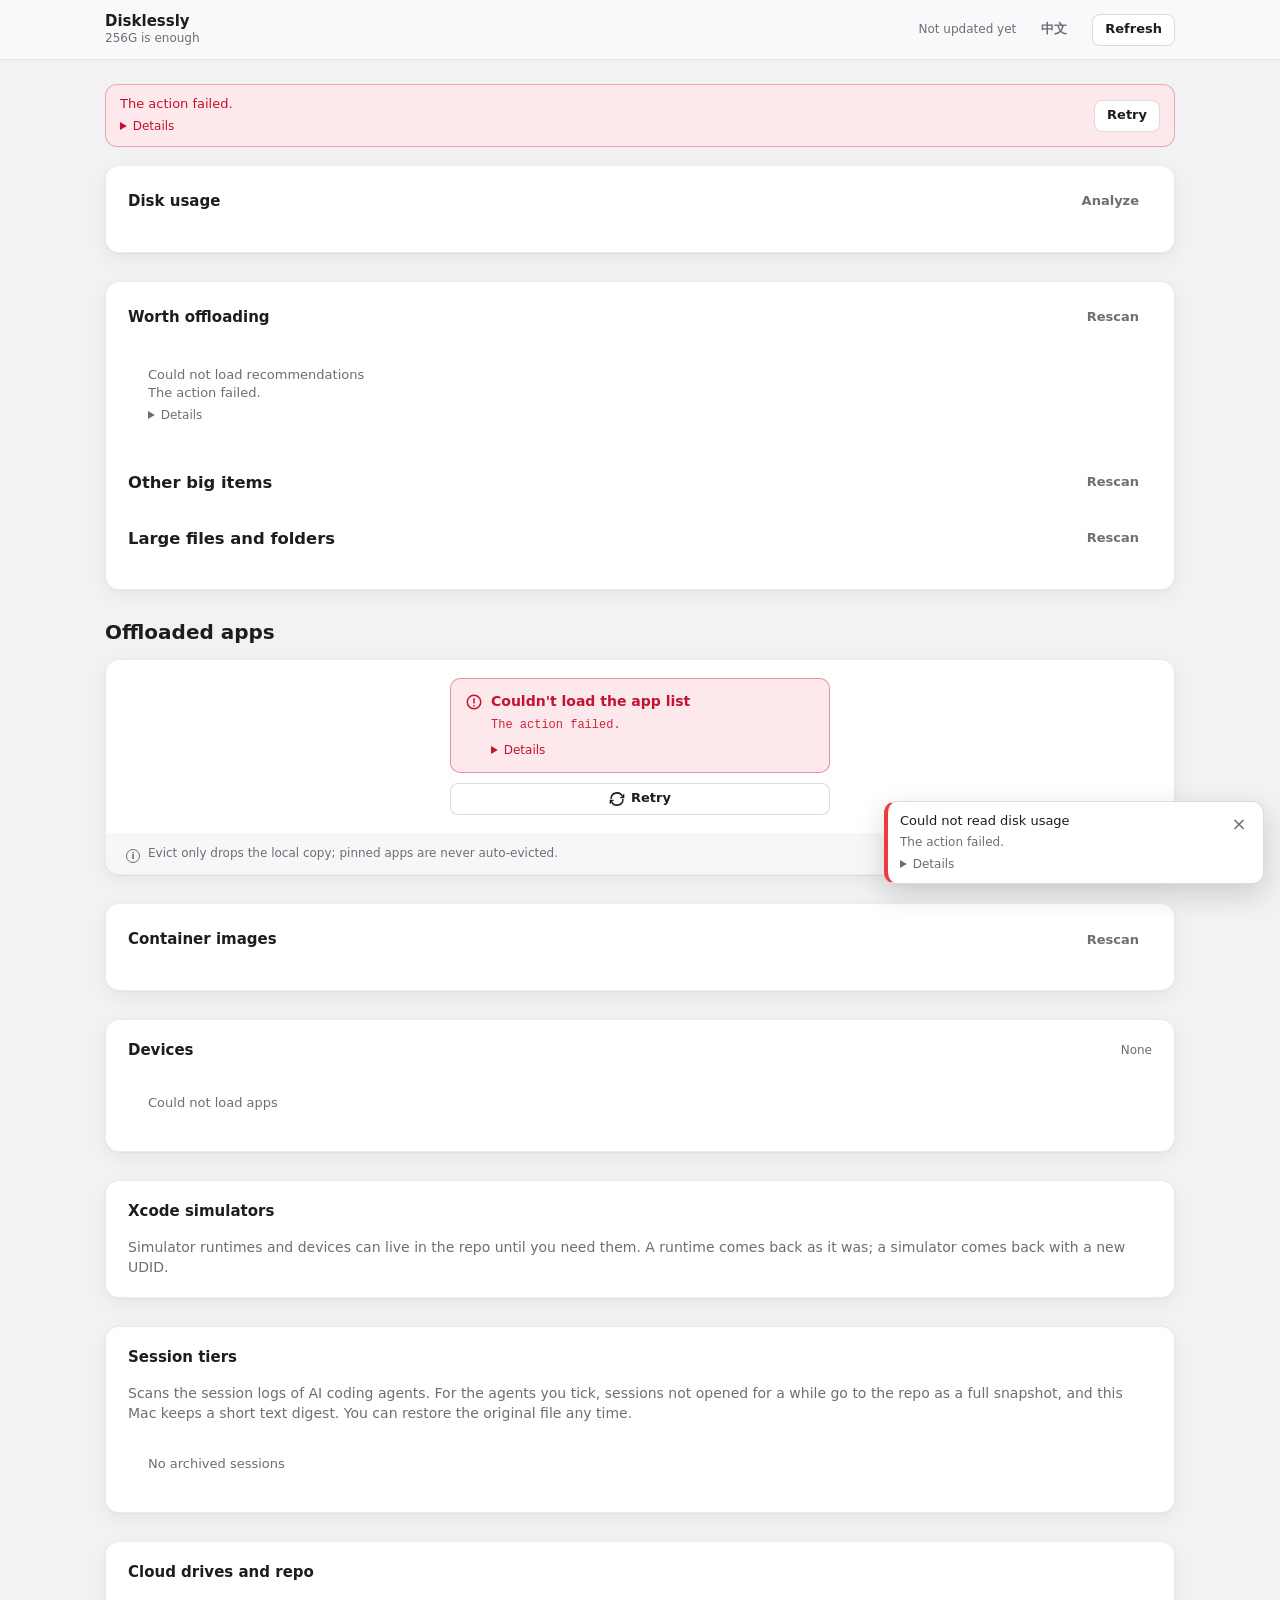
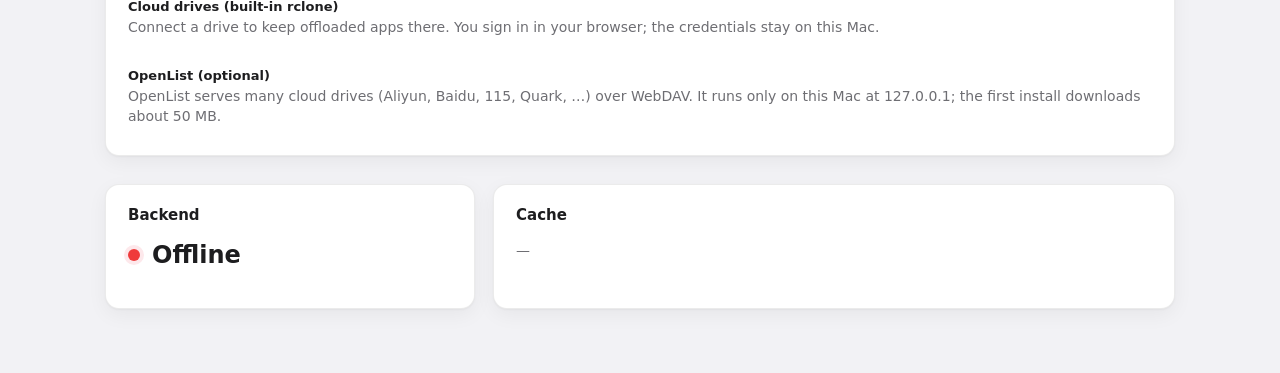
==== commit 1a273627: "Disklessly 0.3.0 Disklessly: offload Mac apps, files, folders, simulator runtimes and container imag" ====
--- a/Sources/disklessly/web/index.html
+++ b/Sources/disklessly/web/index.html
@@ -54,6 +54,23 @@
     <pre class="command"><code>disklessly ui</code></pre>
   </section>
   <main id="content">
+    <section id="permissions" class="card" hidden aria-labelledby="permissions-title">
+      <h2 id="permissions-title" data-t="permTitle"></h2>
+      <p class="muted" data-t="permBody"></p>
+      <ul class="perm-list">
+        <li>
+          <strong data-t="permFda"></strong>
+          <span id="perm-fda-state" class="muted"></span>
+          <button id="perm-fda" type="button" class="btn quiet"><span data-t="permOpen"></span></button>
+        </li>
+        <li>
+          <strong data-t="permAppMgmt"></strong>
+          <span class="muted" data-t="permAppMgmtBody"></span>
+          <button id="perm-app" type="button" class="btn quiet"><span data-t="permOpen"></span></button>
+          <button id="perm-app-ok" type="button" class="btn quiet"><span data-t="permDone"></span></button>
+        </li>
+      </ul>
+    </section>
     <section id="onboarding" class="card hero" hidden aria-labelledby="onboarding-title">
       <h2 id="onboarding-title" data-t="heroTitle"></h2>
       <p class="muted" data-t="heroBody"></p>
@@ -249,6 +266,7 @@
           <input id="license-code" type="text" spellcheck="false" autocapitalize="off" autocomplete="off" placeholder="DSL1.…">
         </label>
         <button id="license-activate" type="submit" class="btn primary"><span data-t="licenseActivate"></span></button>
+        <a id="license-buy" class="btn tint" target="_blank" rel="noopener noreferrer" hidden><span data-t="licenseBuy"></span></a>
         <button id="license-remove" type="button" class="btn quiet" hidden><span data-t="licenseRemove"></span></button>
       </form>
     </section>
--- a/Sources/disklessly/web/style.css
+++ b/Sources/disklessly/web/style.css
@@ -340,6 +340,10 @@
   object-fit: contain;
 }
 img.avatar { background: transparent; }
+.avatar-wrap { position: relative; flex: none; width: 36px; height: 36px; }
+.avatar-wrap .avatar { width: 36px; height: 36px; }
+.cloud-badge { position: absolute; right: -6px; bottom: -6px; width: 18px; height: 18px; border-radius: 50%; background: var(--card); box-shadow: 0 0 0 1px var(--line); display: grid; place-items: center; }
+.cloud-badge svg { width: 12px; height: 12px; fill: #2563eb; }
 .app-words { min-width: 0; }
 .app-name { font-size: 14px; font-weight: 650; overflow: hidden; text-overflow: ellipsis; white-space: nowrap; }
 .app-meta { font-size: 12px; color: var(--muted); }
@@ -423,7 +427,7 @@
 #refresh[aria-busy="true"] { opacity: 0.7; }
 @keyframes spin { to { transform: rotate(360deg); } }
 @media (prefers-reduced-motion: reduce) {
-  .btn.is-busy .spinner, .sk-line, .sk-avatar { animation: none; }
+  .btn.is-busy .spinner, .sk-line, .sk-avatar, .state-loading .spinner-inline { animation: none; }
 }
 
 .more { position: relative; }
@@ -469,6 +473,9 @@
 .state-empty .tray { width: 44px; height: 44px; border-radius: 12px; border: 1px solid var(--line-strong); display: grid; place-items: center; color: var(--muted); margin-bottom: 8px; background: var(--card-2); }
 .state-empty strong { font-size: 15px; }
 .state-note { padding: 18px 20px; color: var(--muted); font-size: 13px; list-style: none; }
+.state-loading { display: flex; align-items: center; justify-content: center; gap: 10px; }
+.state-loading .spinner-inline { width: 14px; height: 14px; flex: none; border-radius: 50%; border: 2px solid currentColor; border-right-color: transparent; animation: spin 0.8s linear infinite; }
+.app-list[aria-busy="true"] > .app-row, .app-list[aria-busy="true"] > .elsewhere { opacity: 0.55; transition: opacity 0.2s; }
 .state-error { padding: 18px 20px; display: grid; gap: 10px; justify-items: stretch; max-width: 420px; margin: 0 auto; }
 .error-box { border: 1px solid color-mix(in srgb, var(--red) 40%, transparent); background: var(--red-bg); border-radius: 10px; padding: 12px 14px; color: var(--red); }
 .error-head { display: flex; gap: 8px; align-items: flex-start; }
@@ -705,3 +712,13 @@
 .dev-group + .dev-group { margin-top: 14px; }
 .dev-group-title { font-size: 13px; font-weight: 600; margin: 8px 0 0; }
 .dev-clean { margin: 12px 0 0; }
+
+.rec-folded { margin-top: 12px; border-top: 1px solid var(--line); padding-top: 10px; }
+.rec-folded-title { cursor: pointer; font-weight: 600; font-size: 13px; }
+
+/* Right-click menu on a usage box: fixed at the pointer. */
+.usage-menu { position: fixed; right: auto; top: 0; left: 0; max-width: 360px; }
+.usage-menu-head { display: grid; gap: 2px; padding: 6px 10px 8px; border-bottom: 1px solid var(--line); margin-bottom: 4px; }
+.usage-menu-head .mono { overflow-wrap: anywhere; }
+.usage-menu .menuitem[disabled] { opacity: 0.45; cursor: default; background: transparent; }
+.usage-menu-note { padding: 6px 10px 2px; }
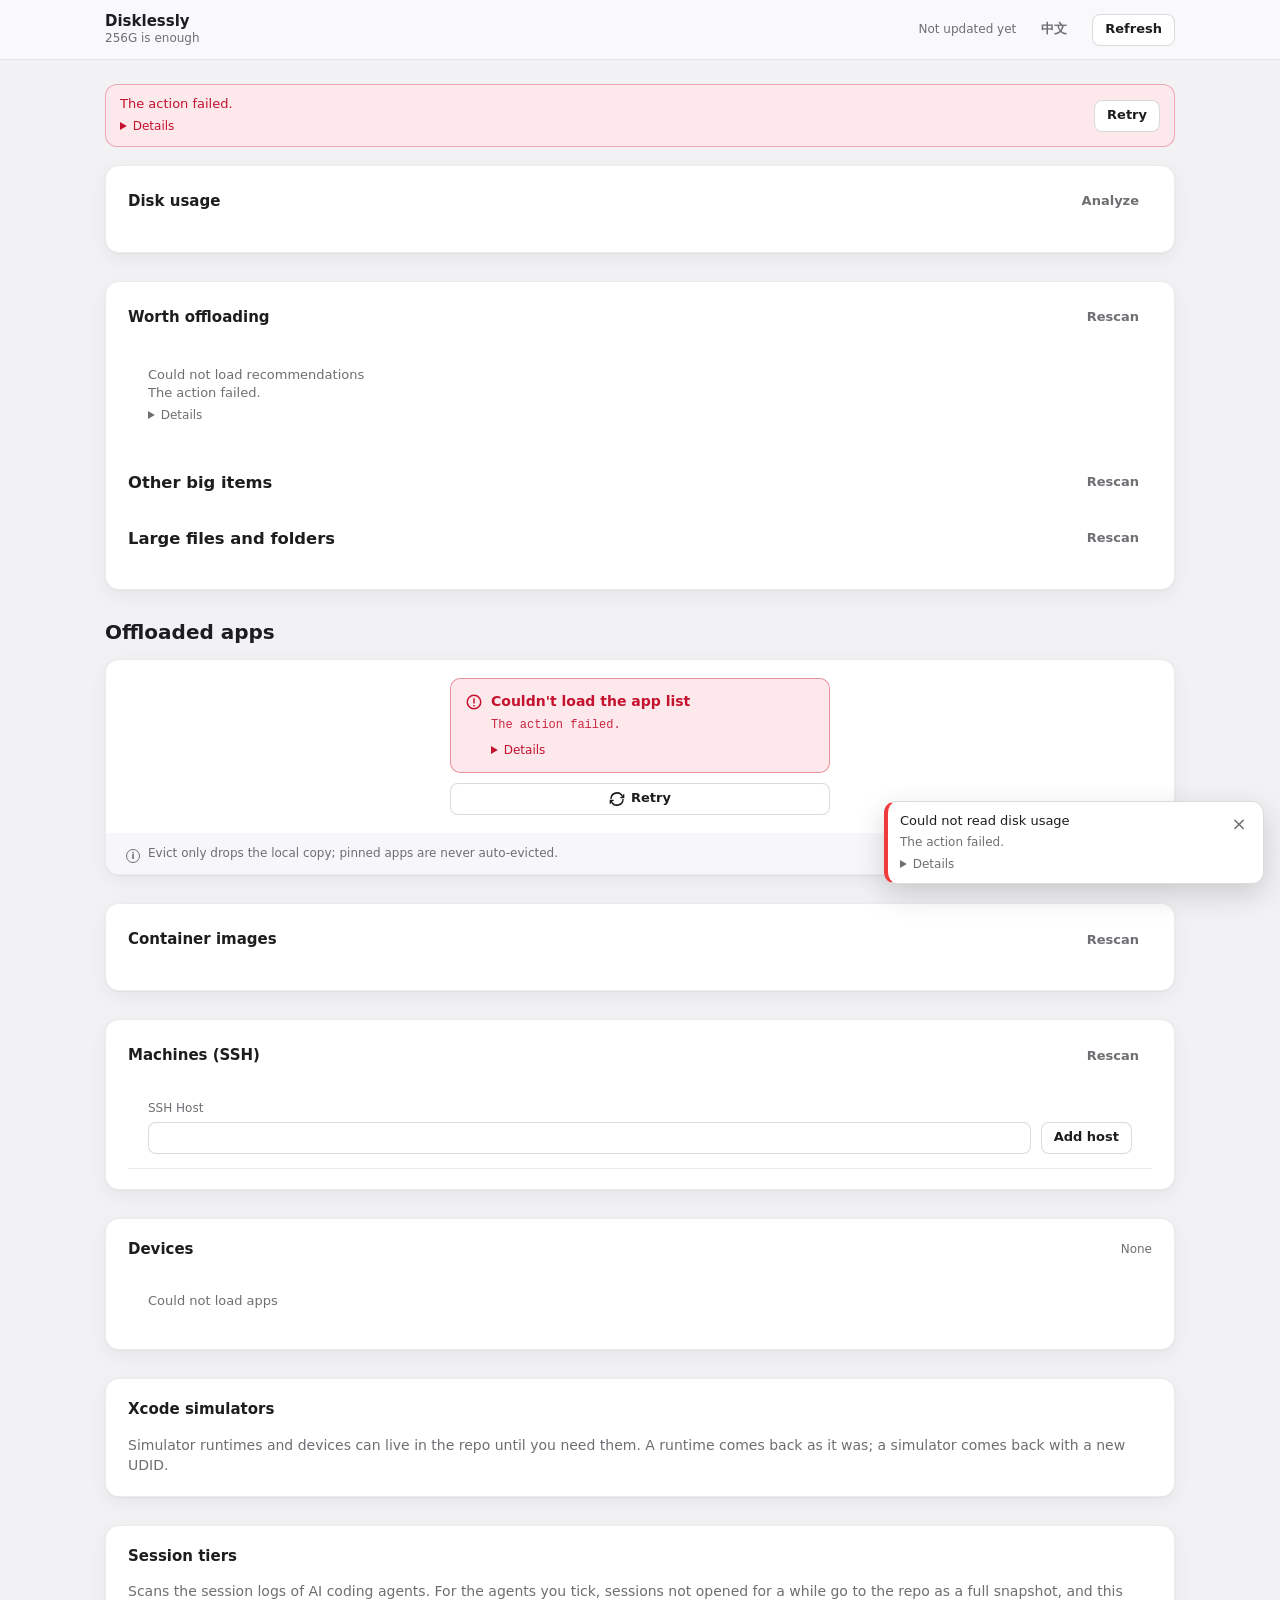
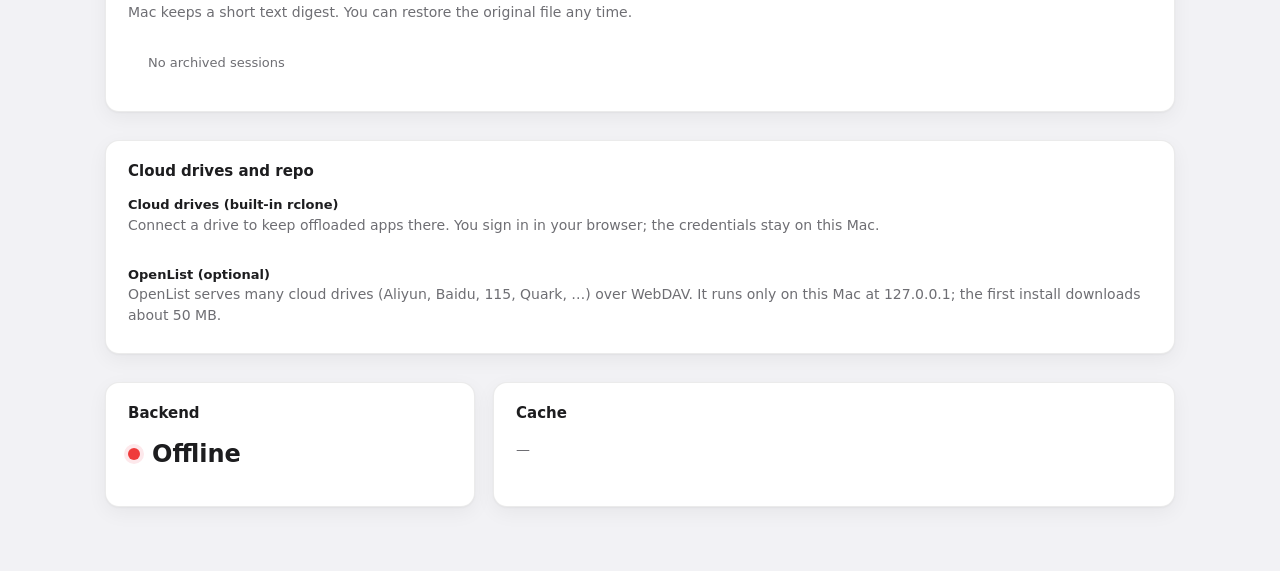
==== commit 8d261c1d: "Manage remote machines over SSH: scan, clean, offload and restore (#46)" ====
--- a/Sources/disklessly/web/index.html
+++ b/Sources/disklessly/web/index.html
@@ -196,6 +196,24 @@
       <p id="ctr-summary" class="muted"></p>
       <div id="ctr-list" class="rec-list"></div>
     </section>
+    <section class="card" id="machines-section" aria-labelledby="machines-title">
+      <div class="card-head">
+        <h2 id="machines-title" data-t="machinesTitle"></h2>
+        <p class="scan-line">
+          <button id="machines-refresh" type="button" class="btn quiet"><span data-t="rescan"></span></button>
+        </p>
+      </div>
+      <p id="machines-summary" class="muted"></p>
+      <div class="list-tools" id="machines-tools">
+        <label class="field grow">
+          <span data-t="machinesHostLabel"></span>
+          <input id="machines-host-input" type="text" autocomplete="off" spellcheck="false" data-tp="machinesHostPlaceholder">
+        </label>
+        <button id="machines-add-btn" type="button" class="btn outline"><span data-t="machinesAdd"></span></button>
+      </div>
+      <div id="machines-cards" class="rec-list"></div>
+      <div id="machines-detail" class="dev-group" hidden></div>
+    </section>
     <section class="card" id="devices-section" aria-labelledby="devices-title">
       <div class="card-head"><h2 id="devices-title" data-t="devices"></h2><span id="devices-count" class="count"></span></div>
       <p id="devices-summary" class="muted"></p>
